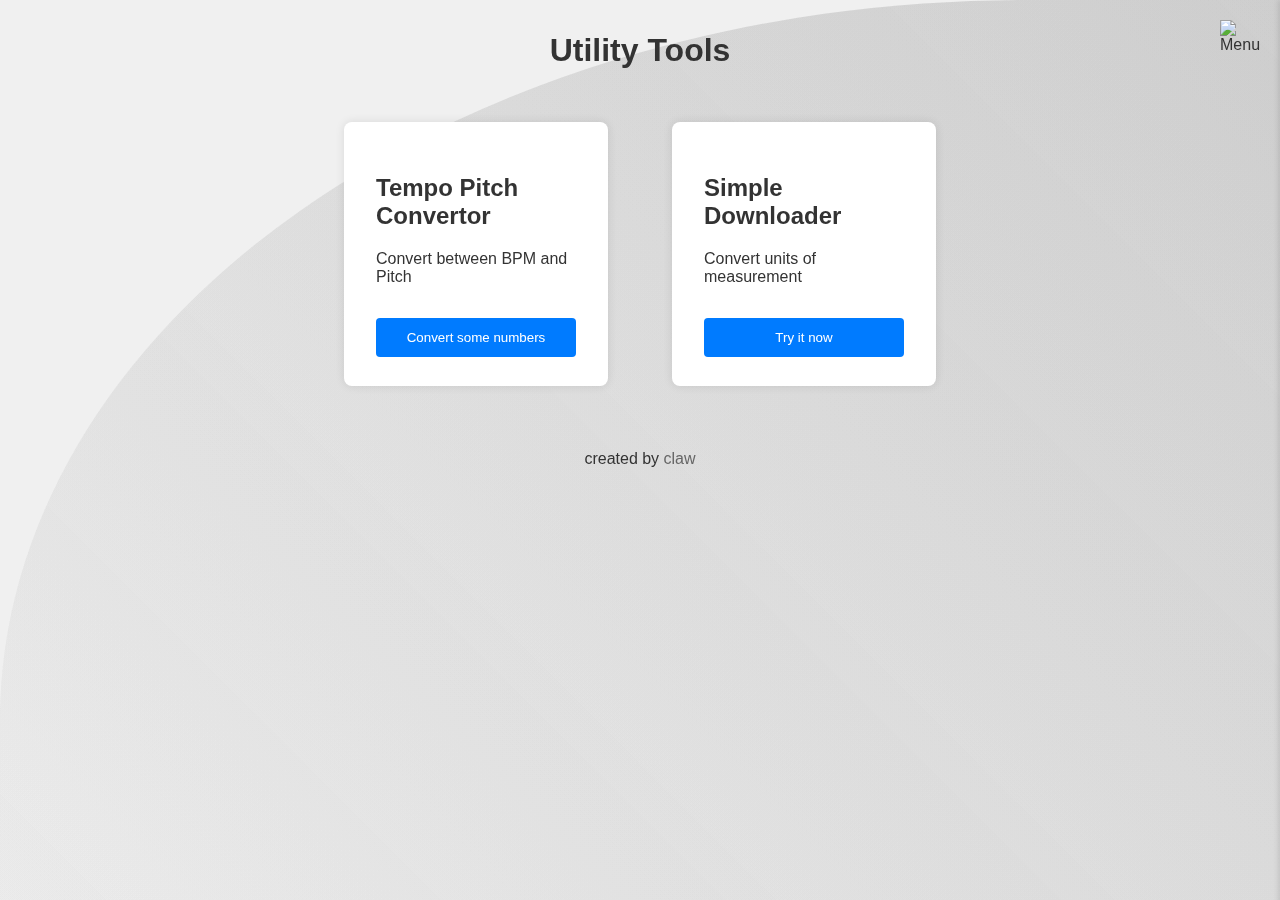
==== public/index.html @ ed73e13d "moved files and created home page" ====
<!DOCTYPE html>
<head>
    <title>Home</title>
    <link rel="stylesheet" type="text/css" href="index.css">
    <link rel="stylesheet" type="text/css" href="themes.css">
</head>

<body>
    <h1>Utility Tools</h1>
    <div class="menu-icon" onclick="toggleMenu()">
        <img src="menu.svg" alt="Menu" id="menu-icon">
    </div>

    <div class="settings-panel">
        <h2>Settings</h2>
        <div class="setting-item">
            <label>Theme:</label>
            <select id="theme-select">
                <option value="light">Light</option>
                <option value="dark">Dark</option>
                <option value="green">Green</option>
                <option value="orange">Orange</option>
                <option value="purple">Purple</option>
                <option value="red">Red</option>
            </select>
        </div>
    </div>

    <div class="container">
        <div class="widget">
            <h2>Tempo Pitch Convertor</h2>
            <p>Convert between BPM and Pitch</p>
            <button onclick="window.location.href='tempo-pitch-calc'">Convert some numbers</button>
        </div>

        <div class="widget">
            <h2>Simple Downloader</h2>
            <p>Convert units of measurement</p>
            <button onclick="window.location.href='download'">Try it now</button>
        </div>
    </div>

    <div class="wave-container">
        <div class="wave"></div>
        <div class="wave wave2"></div>
        <div class="wave wave3"></div>
        <div class="wave wave4"></div>
    </div>

    <div class="footer">
        <p>created by <a href="https://github.com/claw1200">claw</a></p>
    </div>

</body>
<script src="index.js"></script>
</html>
---- public/index.css ----
:root {
    --bg-light: #f0f0f0;
    --widget-bg-light: #ffffff;
    --text-light: #333333;
    --border-light: #cccccc;
    --button-light: #007bff;
    --button-hover-light: #0056b3;    
    --wave-color-light: rgba(255, 255, 255, 0.3);
}

body {
    font-family: Arial, sans-serif;
    margin: 0;
    padding: 0;
    background-color: var(--bg-light);
    color: var(--text-light);
    transition: background-color 0.3s, color 0.3s;
}

h1 {
    text-align: center;
    margin-top: 2rem;
}

.container {
    display: flex;
    justify-content: center;
    align-items: center;
}

.widget {
    max-width: 200px;
    min-width: 200px;
    max-height: 200px;
    min-height: 200px;
    margin: 2rem;
    padding: 2rem;
    border-radius: 8px;
    box-shadow: 0 0 10px rgba(0,0,0,0.1);
    background-color: var(--widget-bg-light);
    transition: background-color 0.3s, box-shadow 0.3s, transform 0.3s;
}

.widget:hover {
    box-shadow: 0 0 20px rgba(0,0,0,0.2);
    transform: scale(1.05);
}

.input-group {
    margin-bottom: 1rem;
}

.extra-inputs-container {
    display: flex;
    justify-content: space-between;
    margin-top: 1rem;
    margin-bottom: 1rem;
}

.extra-inputs-container input {
    width: 48%;
    background-color: var(--widget-bg-light);
}


.extra-inputs-container select {
  width: 100%;
  padding: 0.5rem;
  border-radius: 4px;
  border: 1px solid var(--border-light);
  background-color: var(--widget-bg-light);
  color: var(--text-light);
  transition: border-color 0.3s, background-color 0.3s, color 0.3s;
}


label {
    display: block;
    margin-bottom: 0.5rem;
}

input {
    width: 95%;
    padding: 0.5rem;
    border: 1px solid var(--border-light);
    border-radius: 4px;
    background-color: var(--widget-bg-light);
    color: var(--text-light);
    transition: border-color 0.3s, background-color 0.3s, color 0.3s;
}

button {
    width: 100%;
    padding: 0.75rem;
    background-color: var(--button-light);
    color: white;
    border: none;
    border-radius: 4px;
    cursor: pointer;
    margin-top: 1rem;
    transition: background-color 0.3s;
}

button:disabled {
    filter: grayscale(0.5);
}

button:hover {
    background-color: var(--button-hover-light);
}
.menu-icon {
    position: fixed;
    right: 20px;
    top: 20px;
    width: 40px;
    height: 40px;
    display: flex;  /* Added to properly contain the icon */
    align-items: center;
    justify-content: center;
    z-index: 1000;
    transition: 0.2s ease;
    cursor: pointer;
}

@media (max-width: 500px) {
    .widgetulator {
        position: relative;  /* Add this to make it a positioning context */
    }
    
    .menu-icon {
        position: absolute;  /* Change from fixed to absolute */
        right: 20px;
        top: 40px;
        max-width: 40px;
        z-index: 1000;
        cursor: pointer;
        transition: transform 0.2s ease;
    }
}

.menu-icon img,
.menu-icon svg {
    width: 100%;
    height: 100%;
    object-fit: contain;  /* Maintains aspect ratio */
}
.menu-icon:hover {
    transform: rotate(0deg) scale(1.1);
}

.menu-icon.active {
    transform: rotate(90deg)
}

.menu-icon.active:hover {
    transform: rotate(90deg) scale(1.1);    
}

.settings-panel {
    position: fixed;
    right: -240px;
    top: 0;
    width: 200px;
    height: 100%;
    background-color: #f5f5f5;
    padding: 20px;
    padding-top: 40px;
    box-shadow: -2px 0 5px rgba(0,0,0,0.1);
    transition: 0.3s;
    z-index: 2;
}

.settings-panel.open {
    right: 0;
}

.setting-item {
    margin: 15px 0;
    max-width: 150px;
}

.setting-item select {
    width: 100%;
    padding: 0.5rem;
    border-radius: 4px;
    border: 1px solid var(--border-light);
    background-color: var(--widget-bg-light);
    color: var(--text-light);
    transition: border-color 0.3s, background-color 0.3s, color 0.3s;
}

.setting-item input {
    max-width: 89%;
}

.footer {
    text-align: center;
    margin-top: 2rem;
    z-index: 1;
}

.footer a {
    color: #666;
    text-decoration: none;
    transition: color 0.2s ease;
}

.footer a:hover {
    color: var(--button-hover-light);
}

.progress-bar {
  width: 100%;
  background-color: var(--widget-bg-light);
  border-radius: 4px;
  overflow: hidden;
  margin-top: 1rem;
  transition: background-color 0.3s;
}

.progress {
  height: 1rem;
  background-color: var(--button-light);
  width: 0;
  transition: width 0.3s, background-color 0.3s;
}


.wave-container {
  position: fixed;
  width: 100%;
  height: 100%;
  top: 0;
  left: 0;
  overflow: hidden;
  z-index: -1;
}

.wave {
  position: absolute;
  width: 200%;
  height: 200%;
  background: linear-gradient(
    45deg,
    var(--wave-color-light) 0%,
    var(--wave-color-dark) 100%
  );
  opacity: 0.5;
  border-radius: 40%;
  animation: wave 120s infinite linear;
  transform-origin: 50% 48%;
  bottom: -100%;
}

.wave2 {
  animation: wave 240s infinite linear;
  opacity: 0.3;
}

.wave3 {
  animation: wave 200s infinite linear;
  opacity: 0.2;
}

.wave4 {
  animation: wave 100s infinite linear;
  opacity: 0.1;
}

@keyframes wave {
  from {
    transform: rotate(0deg);
  }
  to {
    transform: rotate(360deg);
  }
}

@media (prefers-color-scheme: dark) {
  .wave {
    background: linear-gradient(
      45deg,
      var(--wave-color-dark) 0%,
      var(--wave-color-light) 100%
    );
  }
}
---- public/themes.css ----
:root {
    /* dark theme */
    --bg-dark: #1a1a1a;
    --widget-bg-dark: #2d2d2d;
    --text-dark: #ffffff;
    --text-button-dark: #ffffff;
    --border-dark: #404040;
    --button-dark: #2196F3;
    --button-hover-dark: #1976D2;
    --wave-color-dark: rgba(0, 0, 0, 0.2);

    /* green theme */
    --bg-green: #131f17;
    --widget-bg-green: #2d2d2d;
    --text-green: #00ff37;
    --text-button-green: #2d2d2d;
    --border-green: #404040;
    --button-green: #1dd144;
    --button-hover-green: #21f34f;
    --wave-color-green: rgba(0, 255, 42, 0.2);

    /* orange theme */
    --bg-orange: #1f1b13;
    --widget-bg-orange: #2d2d2d;
    --text-orange: #ff8c00;
    --text-button-orange: #2d2d2d;
    --border-orange: #404040;
    --button-orange: #ff8c00;
    --button-hover-orange: #ff9f00;
    --wave-color-orange: rgba(255, 140, 0, 0.2);

    /* purple theme */
    --bg-purple: #1a131f;
    --widget-bg-purple: #2d2d2d;
    --text-purple: #d900ff;
    --text-button-purple: #2d2d2d;
    --border-purple: #404040;
    --button-purple: #9c27b0;
    --button-hover-purple: #ab47bc;
    --wave-color-purple: rgba(217, 0, 255, 0.2);

   
    /* red theme */
    --bg-red: #1a131f;
    --widget-bg-red: #2d2d2d;
    --text-red: #ff0000;
    --text-button-red: #2d2d2d;
    --border-red: #404040;
    --button-red: #ff0000;
    --button-hover-red: #ff3333;
    --wave-color-red: rgba(255, 0, 0, 0.2);
}

/* Dark theme */
body.dark-theme {
    background-color: var(--bg-dark);
    color: var(--text-dark);
}

body.dark-theme .widget {
    background-color: var(--widget-bg-dark);
    box-shadow: 0 0 10px rgba(0,0,0,0.3);
}

body.dark-theme input {
    background-color: var(--widget-bg-dark);
    border-color: var(--border-dark);
    color: var(--text-dark);
}

body.dark-theme button {
    background-color: var(--button-dark);
}

body.dark-theme button:hover {
    background-color: var(--button-hover-dark);
}

body.dark-theme .bar {
    background-color: var(--text-dark);
}

body.dark-theme .settings-panel {
    background-color: var(--widget-bg-dark);
    color: var(--text-dark);
}

body.dark-theme .setting-item select {
    background-color: var(--widget-bg-dark);
    border-color: var(--border-dark);
    color: var(--text-dark);
}

body.dark-theme .footer a:hover {
    color: var(--button-hover-dark);
}

body.dark-theme .menu-icon {
    filter: invert(1);
}

body.dark-theme .progress-bar {
    background-color: var(--widget-bg-dark);
}

body.dark-theme .progress {
    background-color: var(--button-dark);
}

body.dark-theme .extra-inputs-container input {
    background-color: var(--widget-bg-dark);
    border-color: var(--border-dark);
    color: var(--text-dark);
}

body.dark-theme .extra-inputs-container select {
    background-color: var(--widget-bg-dark);
    border-color: var(--border-dark);
    color: var(--text-dark);
}


/* Green theme */
body.green-theme {
    background-color: var(--bg-green);
    color: var(--text-green);
}

body.green-theme .widget {
    background-color: var(--widget-bg-green);
    box-shadow: 0 0 10px rgba(0,0,0,0.3);
}

body.green-theme input {
    background-color: var(--widget-bg-green);
    border-color: var(--border-green);
    color: var(--text-green);
}

body.green-theme button {
    background-color: var(--button-green);
}

body.green-theme button:hover {
    background-color: var(--button-hover-green);
}

body.green-theme .bar {
    background-color: var(--text-green);
}

body.green-theme .settings-panel {
    background-color: var(--widget-bg-green);
    color: var(--text-green);
}

body.green-theme .setting-item select {
    background-color: var(--widget-bg-green);
    border-color: var(--border-green);
    color: var(--text-green);
}

body.green-theme .footer a:hover {
    color: var(--button-hover-green);
}

body.green-theme .menu-icon {
    filter: invert(1);
}

body.green-theme .progress-bar {
    background-color: var(--widget-bg-green);
}

body.green-theme .progress {
    background-color: var(--button-green);
}

body.green-theme .extra-inputs-container input {
    background-color: var(--widget-bg-green);
    border-color: var(--border-green);
    color: var(--text-green);
}

body.green-theme .extra-inputs-container select {
    background-color: var(--widget-bg-green);
    border-color: var(--border-green);
    color: var(--text-green);
}



/* Orange theme */
body.orange-theme {
    background-color: var(--bg-orange);
    color: var(--text-orange);
}

body.orange-theme .widget {
    background-color: var(--widget-bg-orange);
    box-shadow: 0 0 10px rgba(0,0,0,0.3);
}

body.orange-theme input {
    background-color: var(--widget-bg-orange);
    border-color: var(--border-orange);
    color: var(--text-orange);
}

body.orange-theme button {
    background-color: var(--button-orange);
}

body.orange-theme button:hover {
    background-color: var(--button-hover-orange);
}

body.orange-theme .bar {
    background-color: var(--text-orange);
}

body.orange-theme .settings-panel {
    background-color: var(--widget-bg-orange);
    color: var(--text-orange);
}

body.orange-theme .setting-item select {
    background-color: var(--widget-bg-orange);
    border-color: var(--border-orange);
    color: var(--text-orange);
}

body.orange-theme .footer a:hover {
    color: var(--button-hover-orange);
}

body.orange-theme .menu-icon {
    filter: invert(1);
}

body.orange-theme .progress-bar {
    background-color: var(--widget-bg-orange);
}

body.orange-theme .progress {
    background-color: var(--button-orange);
}

body.orange-theme .extra-inputs-container input {
    background-color: var(--widget-bg-orange);
    border-color: var(--border-orange);
    color: var(--text-orange);
}

body.orange-theme .extra-inputs-container select {
    background-color: var(--widget-bg-orange);
    border-color: var(--border-orange);
    color: var(--text-orange);
}


/* Purple theme */
body.purple-theme {
    background-color: var(--bg-purple);
    color: var(--text-purple);
}

body.purple-theme .widget {
    background-color: var(--widget-bg-purple);
    box-shadow: 0 0 10px rgba(0,0,0,0.3);
}

body.purple-theme input {
    background-color: var(--widget-bg-purple);
    border-color: var(--border-purple);
    color: var(--text-purple);
}

body.purple-theme button {
    background-color: var(--button-purple);
}

body.purple-theme button:hover {
    background-color: var(--button-hover-purple);
}

body.purple-theme .bar {
    background-color: var(--text-purple);
}

body.purple-theme .settings-panel {
    background-color: var(--widget-bg-purple);
    color: var(--text-purple);
}

body.purple-theme .setting-item select {
    background-color: var(--widget-bg-purple);
    border-color: var(--border-purple);
    color: var(--text-purple);
}

body.purple-theme .footer a:hover {
    color: var(--button-hover-purple);
}

body.purple-theme .menu-icon {
    filter: invert(1);
}

body.purple-theme .progress-bar {
    background-color: var(--widget-bg-purple);
}

body.purple-theme .progress {
    background-color: var(--button-purple);
}

body.purple-theme .extra-inputs-container input {
    background-color: var(--widget-bg-purple);
    border-color: var(--border-purple);
    color: var(--text-purple);
}

body.purple-theme .extra-inputs-container select {
    background-color: var(--widget-bg-purple);
    border-color: var(--border-purple);
    color: var(--text-purple);
}



/* Red theme */

body.red-theme {
    background-color: var(--bg-red);
    color: var(--text-red);
}

body.red-theme .widget {
    background-color: var(--widget-bg-red);
    box-shadow: 0 0 10px rgba(0,0,0,0.3);
}

body.red-theme input {
    background-color: var(--widget-bg-red);
    border-color: var(--border-red);
    color: var(--text-red);
}

body.red-theme button {
    background-color: var(--button-red);
}

body.red-theme button:hover {
    background-color: var(--button-hover-red);
}

body.red-theme .bar {
    background-color: var(--text-red);
}

body.red-theme .settings-panel {
    background-color: var(--widget-bg-red);
    color: var(--text-red);
}

body.red-theme .setting-item select {
    background-color: var(--widget-bg-red);
    border-color: var(--border-red);
    color: var(--text-red);
}

body.red-theme .footer a:hover {
    color: var(--button-hover-red);
}

body.red-theme .menu-icon {
    filter: invert(1);
}

body.red-theme .progress-bar {
    background-color: var(--widget-bg-red);
}

body.red-theme .progress {
    background-color: var(--button-red);
}

body.red-theme .extra-inputs-container input {
    background-color: var(--widget-bg-red);
    border-color: var(--border-red);
    color: var(--text-red);
}

body.red-theme .extra-inputs-container select {
    background-color: var(--widget-bg-red);
    border-color: var(--border-red);
    color: var(--text-red);
}
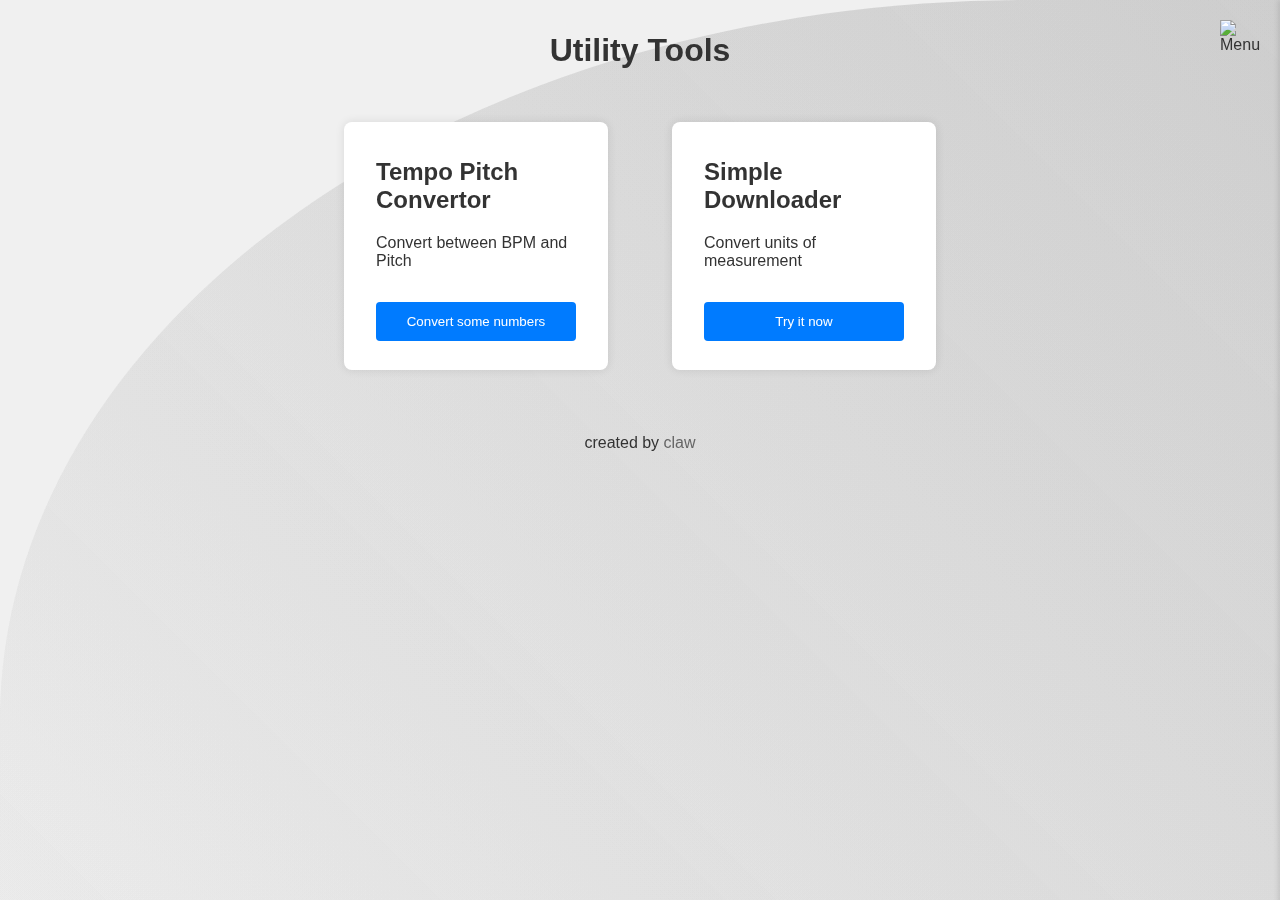
==== commit a3cc07d5: "Tweaked styles" ====
--- a/public/index.html
+++ b/public/index.html
@@ -21,8 +21,12 @@
                 <option value="green">Green</option>
                 <option value="orange">Orange</option>
                 <option value="purple">Purple</option>
-                <option value="red">Red</option>
             </select>
+        </div>
+        <h2>Links</h2>
+        <div class="setting-links">
+            <button onclick="window.location.href='https://discord.gg/racJC3KmRH'">Discord</button>
+            <button onclick="window.location.href='https://github.com/claw1200'">GitHub</button>
         </div>
     </div>
 
--- a/public/index.css
+++ b/public/index.css
@@ -1,13 +1,21 @@
+
 
 :root {
     --bg-light: #f0f0f0;
     --widget-bg-light: #ffffff;
     --text-light: #333333;
+    --text-button-light: #ffffff;
     --border-light: #cccccc;
     --button-light: #007bff;
     --button-hover-light: #0056b3;    
     --wave-color-light: rgba(255, 255, 255, 0.3);
 }
+
+::selection {
+  color: var(--text-light);
+  background: var(--button-light);
+}
+
 
 body {
     font-family: Arial, sans-serif;
@@ -18,6 +26,7 @@
     transition: background-color 0.3s, color 0.3s;
 }
 
+
 h1 {
     text-align: center;
     margin-top: 2rem;
@@ -36,6 +45,7 @@
     min-height: 200px;
     margin: 2rem;
     padding: 2rem;
+    padding-top: 1rem;
     border-radius: 8px;
     box-shadow: 0 0 10px rgba(0,0,0,0.1);
     background-color: var(--widget-bg-light);
@@ -99,7 +109,7 @@
     border-radius: 4px;
     cursor: pointer;
     margin-top: 1rem;
-    transition: background-color 0.3s;
+    transition: background-color 0.3s, color 0.3s;
 }
 
 button:disabled {
@@ -109,6 +119,7 @@
 button:hover {
     background-color: var(--button-hover-light);
 }
+
 .menu-icon {
     position: fixed;
     right: 20px;
@@ -171,6 +182,10 @@
     z-index: 2;
 }
 
+.settings-panel h2 {
+    margin-bottom: 0rem;
+}
+
 .settings-panel.open {
     right: 0;
 }
--- a/public/themes.css
+++ b/public/themes.css
@@ -13,7 +13,7 @@
     --bg-green: #131f17;
     --widget-bg-green: #2d2d2d;
     --text-green: #00ff37;
-    --text-button-green: #2d2d2d;
+    --text-button-green: #000000;
     --border-green: #404040;
     --button-green: #1dd144;
     --button-hover-green: #21f34f;
@@ -23,7 +23,7 @@
     --bg-orange: #1f1b13;
     --widget-bg-orange: #2d2d2d;
     --text-orange: #ff8c00;
-    --text-button-orange: #2d2d2d;
+    --text-button-orange: #000000;
     --border-orange: #404040;
     --button-orange: #ff8c00;
     --button-hover-orange: #ff9f00;
@@ -33,7 +33,7 @@
     --bg-purple: #1a131f;
     --widget-bg-purple: #2d2d2d;
     --text-purple: #d900ff;
-    --text-button-purple: #2d2d2d;
+    --text-button-purple: #000000;
     --border-purple: #404040;
     --button-purple: #9c27b0;
     --button-hover-purple: #ab47bc;
@@ -44,7 +44,7 @@
     --bg-red: #1a131f;
     --widget-bg-red: #2d2d2d;
     --text-red: #ff0000;
-    --text-button-red: #2d2d2d;
+    --text-button-red: #000000;
     --border-red: #404040;
     --button-red: #ff0000;
     --button-hover-red: #ff3333;
@@ -52,6 +52,12 @@
 }
 
 /* Dark theme */
+
+.dark-theme ::selection {
+    color: var(--text-dark);
+    background: var(--button-dark);
+}
+
 body.dark-theme {
     background-color: var(--bg-dark);
     color: var(--text-dark);
@@ -70,6 +76,7 @@
 
 body.dark-theme button {
     background-color: var(--button-dark);
+    color: var(--text-button-dark);
 }
 
 body.dark-theme button:hover {
@@ -121,6 +128,12 @@
 
 
 /* Green theme */
+
+green-theme ::selection {
+    color: var(--text-green);
+    background: var(--button-green);
+}
+
 body.green-theme {
     background-color: var(--bg-green);
     color: var(--text-green);
@@ -139,6 +152,7 @@
 
 body.green-theme button {
     background-color: var(--button-green);
+    color: var(--text-button-green);
 }
 
 body.green-theme button:hover {
@@ -188,9 +202,13 @@
     color: var(--text-green);
 }
 
-
-
 /* Orange theme */
+
+orange-theme ::selection {
+    color: var(--text-orange);
+    background: var(--button-orange);
+}
+
 body.orange-theme {
     background-color: var(--bg-orange);
     color: var(--text-orange);
@@ -209,6 +227,7 @@
 
 body.orange-theme button {
     background-color: var(--button-orange);
+    color: var(--text-button-orange);
 }
 
 body.orange-theme button:hover {
@@ -258,8 +277,13 @@
     color: var(--text-orange);
 }
 
-
 /* Purple theme */
+
+purple-theme ::selection {
+    color: var(--text-purple);
+    background: var(--button-purple);
+}
+
 body.purple-theme {
     background-color: var(--bg-purple);
     color: var(--text-purple);
@@ -278,6 +302,7 @@
 
 body.purple-theme button {
     background-color: var(--button-purple);
+    color: var(--text-button-purple);
 }
 
 body.purple-theme button:hover {
@@ -327,9 +352,12 @@
     color: var(--text-purple);
 }
 
-
-
 /* Red theme */
+
+red-theme ::selection {
+    color: var(--text-red);
+    background: var(--button-red);
+}
 
 body.red-theme {
     background-color: var(--bg-red);
@@ -349,6 +377,7 @@
 
 body.red-theme button {
     background-color: var(--button-red);
+    color: var(--text-button-red);
 }
 
 body.red-theme button:hover {
@@ -397,8 +426,3 @@
     border-color: var(--border-red);
     color: var(--text-red);
 }
-
-
-
-
-
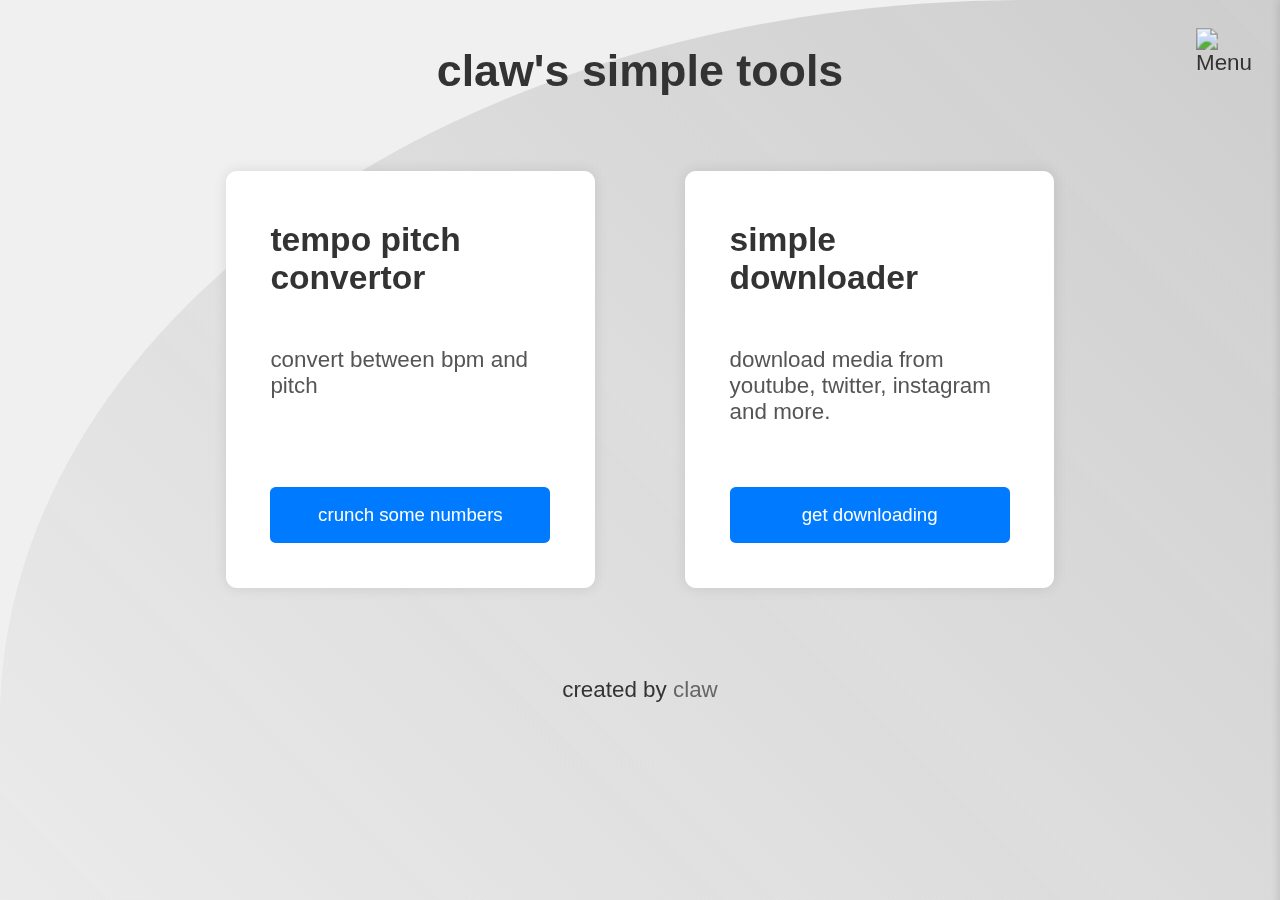
==== commit 91f4dbbb: "new download option and all lowercase" ====
--- a/public/index.html
+++ b/public/index.html
@@ -1,46 +1,46 @@
 <!DOCTYPE html>
 <head>
-    <title>Home</title>
+    <title>utility tools home</title>
     <link rel="stylesheet" type="text/css" href="index.css">
     <link rel="stylesheet" type="text/css" href="themes.css">
 </head>
 
 <body>
-    <h1>Utility Tools</h1>
+    <h1>claw's simple tools</h1>
     <div class="menu-icon" onclick="toggleMenu()">
         <img src="menu.svg" alt="Menu" id="menu-icon">
     </div>
 
     <div class="settings-panel">
-        <h2>Settings</h2>
+        <h2>settings</h2>
         <div class="setting-item">
-            <label>Theme:</label>
+            <label>theme:</label>
             <select id="theme-select">
-                <option value="light">Light</option>
-                <option value="dark">Dark</option>
-                <option value="green">Green</option>
-                <option value="orange">Orange</option>
-                <option value="purple">Purple</option>
+                <option value="light">light</option>
+                <option value="dark">dark</option>
+                <option value="green">green</option>
+                <option value="orange">orange</option>
+                <option value="purple">purple</option>
             </select>
         </div>
         <h2>Links</h2>
         <div class="setting-links">
-            <button onclick="window.location.href='https://discord.gg/racJC3KmRH'">Discord</button>
-            <button onclick="window.location.href='https://github.com/claw1200'">GitHub</button>
+            <button onclick="window.location.href='https://discord.gg/racJC3KmRH'">discord</button>
+            <button onclick="window.location.href='https://github.com/claw1200'">github</button>
         </div>
     </div>
 
     <div class="container">
         <div class="widget">
-            <h2>Tempo Pitch Convertor</h2>
-            <p>Convert between BPM and Pitch</p>
-            <button onclick="window.location.href='tempo-pitch-calc'">Convert some numbers</button>
+            <h2>tempo pitch convertor</h2>
+            <p>convert between bpm and pitch</p>
+            <button onclick="window.location.href='tempo-pitch-calc'">crunch some numbers</button>
         </div>
 
         <div class="widget">
-            <h2>Simple Downloader</h2>
-            <p>Convert units of measurement</p>
-            <button onclick="window.location.href='download'">Try it now</button>
+            <h2>simple downloader</h2>
+            <p>download media from youtube, twitter, instagram and more.</p>
+            <button onclick="window.location.href='download'">get downloading</button>
         </div>
     </div>
 
--- a/public/index.css
+++ b/public/index.css
@@ -4,6 +4,7 @@
     --bg-light: #f0f0f0;
     --widget-bg-light: #ffffff;
     --text-light: #333333;
+    --text-secondary-light: #555555;
     --text-button-light: #ffffff;
     --border-light: #cccccc;
     --button-light: #007bff;
@@ -21,11 +22,15 @@
     font-family: Arial, sans-serif;
     margin: 0;
     padding: 0;
-    background-color: var(--bg-light);
+    background-color: black;
     color: var(--text-light);
     transition: background-color 0.3s, color 0.3s;
-}
-
+    zoom: 1.4;
+}
+
+body.loaded {
+    background-color: var(--bg-light);
+}
 
 h1 {
     text-align: center;
@@ -39,10 +44,10 @@
 }
 
 .widget {
-    max-width: 200px;
-    min-width: 200px;
-    max-height: 200px;
-    min-height: 200px;
+    display: flex;
+    flex-direction: column;
+    width: 200px;
+    height: 250px;
     margin: 2rem;
     padding: 2rem;
     padding-top: 1rem;
@@ -52,6 +57,21 @@
     transition: background-color 0.3s, box-shadow 0.3s, transform 0.3s;
 }
 
+.widget.loaded {
+   background-color: var(--widget-bg-light);
+}
+
+.widget button {
+  width: 100%;
+  margin-top: auto;
+  margin-bottom: 0;
+}
+
+.widget p{
+  color: var(--text-secondary-light);
+  transition: color 0.3s;
+}
+
 .widget:hover {
     box-shadow: 0 0 20px rgba(0,0,0,0.2);
     transform: scale(1.05);
@@ -81,6 +101,7 @@
   border: 1px solid var(--border-light);
   background-color: var(--widget-bg-light);
   color: var(--text-light);
+  outline-style: none;
   transition: border-color 0.3s, background-color 0.3s, color 0.3s;
 }
 
@@ -202,6 +223,7 @@
     border: 1px solid var(--border-light);
     background-color: var(--widget-bg-light);
     color: var(--text-light);
+    outline-style: none;
     transition: border-color 0.3s, background-color 0.3s, color 0.3s;
 }
 
--- a/public/themes.css
+++ b/public/themes.css
@@ -3,6 +3,7 @@
     --bg-dark: #1a1a1a;
     --widget-bg-dark: #2d2d2d;
     --text-dark: #ffffff;
+    --text-secondary-dark: #dddddd;
     --text-button-dark: #ffffff;
     --border-dark: #404040;
     --button-dark: #2196F3;
@@ -13,6 +14,7 @@
     --bg-green: #131f17;
     --widget-bg-green: #2d2d2d;
     --text-green: #00ff37;
+    --text-secondary-green: #00dd30;
     --text-button-green: #000000;
     --border-green: #404040;
     --button-green: #1dd144;
@@ -23,6 +25,7 @@
     --bg-orange: #1f1b13;
     --widget-bg-orange: #2d2d2d;
     --text-orange: #ff8c00;
+    --text-secondary-orange: #d18100;
     --text-button-orange: #000000;
     --border-orange: #404040;
     --button-orange: #ff8c00;
@@ -33,6 +36,7 @@
     --bg-purple: #1a131f;
     --widget-bg-purple: #2d2d2d;
     --text-purple: #d900ff;
+    --text-secondary-purple: #b800e0;
     --text-button-purple: #000000;
     --border-purple: #404040;
     --button-purple: #9c27b0;
@@ -44,6 +48,7 @@
     --bg-red: #1a131f;
     --widget-bg-red: #2d2d2d;
     --text-red: #ff0000;
+    --text-secondary-red: #ee0000;
     --text-button-red: #000000;
     --border-red: #404040;
     --button-red: #ff0000;
@@ -68,6 +73,10 @@
     box-shadow: 0 0 10px rgba(0,0,0,0.3);
 }
 
+body.dark-theme .widget p{
+    color: var(--text-secondary-dark);
+}
+
 body.dark-theme input {
     background-color: var(--widget-bg-dark);
     border-color: var(--border-dark);
@@ -144,6 +153,10 @@
     box-shadow: 0 0 10px rgba(0,0,0,0.3);
 }
 
+body.green-theme .widget p{
+    color: var(--text-secondary-green);
+}
+
 body.green-theme input {
     background-color: var(--widget-bg-green);
     border-color: var(--border-green);
@@ -219,6 +232,10 @@
     box-shadow: 0 0 10px rgba(0,0,0,0.3);
 }
 
+body.orange-theme .widget p{
+    color: var(--text-secondary-orange);
+}
+
 body.orange-theme input {
     background-color: var(--widget-bg-orange);
     border-color: var(--border-orange);
@@ -294,6 +311,10 @@
     box-shadow: 0 0 10px rgba(0,0,0,0.3);
 }
 
+body.purple-theme .widget p{
+    color: var(--text-secondary-purple);
+}
+
 body.purple-theme input {
     background-color: var(--widget-bg-purple);
     border-color: var(--border-purple);
@@ -369,6 +390,10 @@
     box-shadow: 0 0 10px rgba(0,0,0,0.3);
 }
 
+body.red-theme .widget p{
+    color: var(--text-secondary-red);
+}
+
 body.red-theme input {
     background-color: var(--widget-bg-red);
     border-color: var(--border-red);
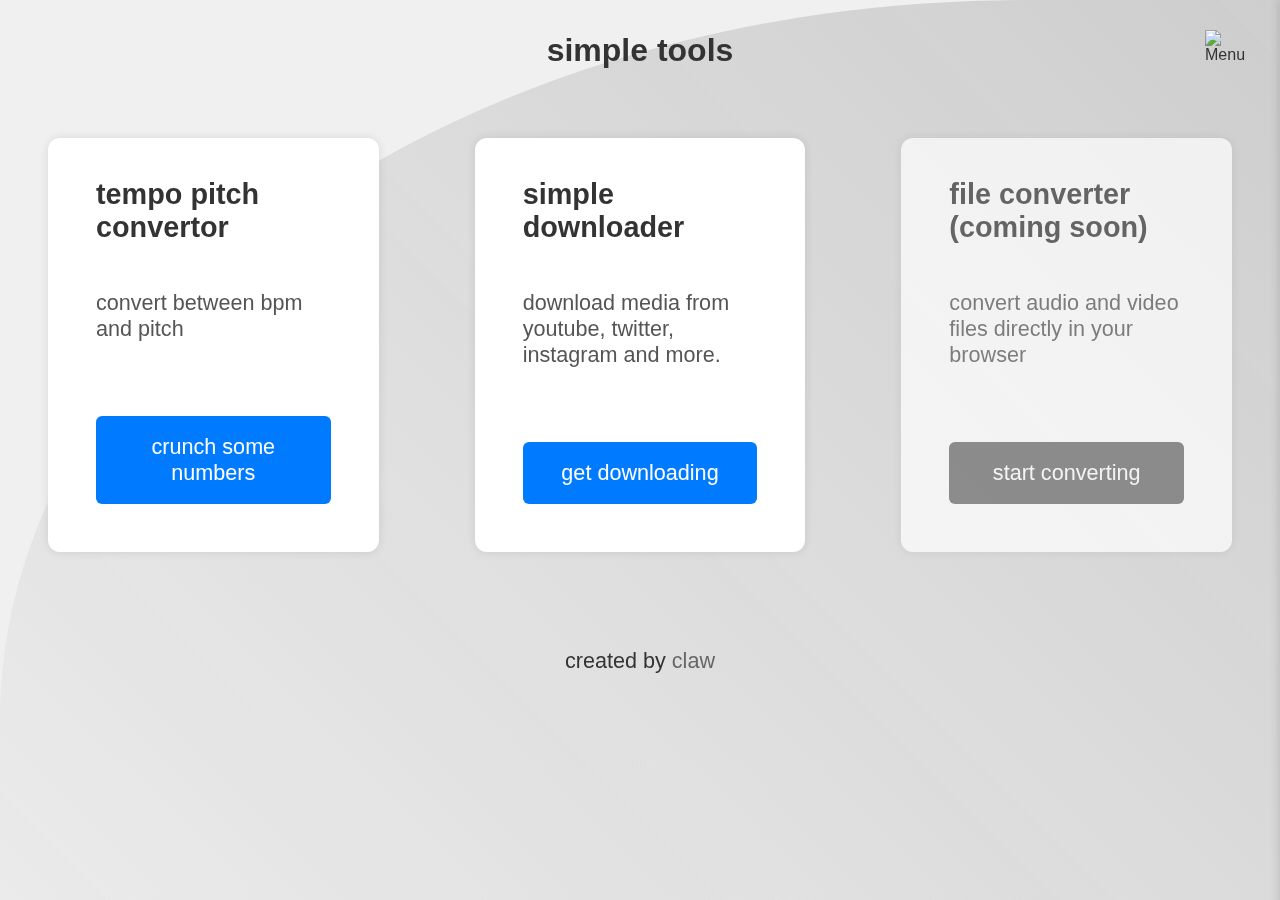
==== commit c6c223a6: "resized UI and improved downloading" ====
--- a/public/index.html
+++ b/public/index.html
@@ -3,18 +3,30 @@
     <title>utility tools home</title>
     <link rel="stylesheet" type="text/css" href="index.css">
     <link rel="stylesheet" type="text/css" href="themes.css">
+    <meta name="viewport" content="width=device-width, initial-scale=1.0">
+    <meta name="description" content="A collection of simple utility tools.">
+    <meta name="keywords" content="utility, downloader, convert, video download, web, app, application, online, free, open source, github, claw">
+    <meta name="author" content="claw">
+    <meta property="og:title" content="Utility Tools">
+    <meta property="og:description" content="A collection of simple utility tools.">
+    <meta property="og:type" content="website">
+    <meta property="og:site_name" content="Utility Tools">
+    <meta name="twitter:card" content="summary">
+    <meta name="twitter:title" content="Utility Tools">
+    <meta name="twitter:description" content="A collection of simple utility tools.">
+
 </head>
 
 <body>
-    <h1>claw's simple tools</h1>
+    <h1>simple tools</h1>
     <div class="menu-icon" onclick="toggleMenu()">
         <img src="menu.svg" alt="Menu" id="menu-icon">
     </div>
 
     <div class="settings-panel">
-        <h2>settings</h2>
+        <h2>settings ⚙️</h2>
         <div class="setting-item">
-            <label>theme:</label>
+            <label>theme</label>
             <select id="theme-select">
                 <option value="light">light</option>
                 <option value="dark">dark</option>
@@ -31,16 +43,22 @@
     </div>
 
     <div class="container">
-        <div class="widget">
+        <div class="widget" onclick="window.location.href='tempo-pitch-calc'">
             <h2>tempo pitch convertor</h2>
             <p>convert between bpm and pitch</p>
-            <button onclick="window.location.href='tempo-pitch-calc'">crunch some numbers</button>
+            <button>crunch some numbers</button>
         </div>
 
-        <div class="widget">
+        <div class="widget" onclick="window.location.href='download'">
             <h2>simple downloader</h2>
             <p>download media from youtube, twitter, instagram and more.</p>
-            <button onclick="window.location.href='download'">get downloading</button>
+            <button>get downloading</button>
+        </div>
+
+        <div class="widget widget-disabled" onclick="window.location.href='404'">
+            <h2>file converter (coming soon)</h2>
+            <p>convert audio and video files directly in your browser</p>
+            <button>start converting</button>
         </div>
     </div>
 
--- a/public/index.css
+++ b/public/index.css
@@ -1,5 +1,3 @@
-
-
 :root {
     --bg-light: #f0f0f0;
     --widget-bg-light: #ffffff;
@@ -12,29 +10,30 @@
     --wave-color-light: rgba(255, 255, 255, 0.3);
 }
 
-::selection {
+body {
+  font-family: Arial, sans-serif;
+  margin: 0;
+  padding: 0;
+  background-color: black;
   color: var(--text-light);
-  background: var(--button-light);
-}
-
-
-body {
-    font-family: Arial, sans-serif;
-    margin: 0;
-    padding: 0;
-    background-color: black;
-    color: var(--text-light);
-    transition: background-color 0.3s, color 0.3s;
-    zoom: 1.4;
+  transition: background-color 0.3s, color 0.3s;
 }
 
 body.loaded {
-    background-color: var(--bg-light);
+  background-color: var(--bg-light);
 }
 
 h1 {
     text-align: center;
     margin-top: 2rem;
+}
+
+h2 {
+  font-size: 1.8rem;
+}
+
+p {
+  font-size: 1.35rem;
 }
 
 .container {
@@ -45,18 +44,24 @@
 
 .widget {
     display: flex;
-    flex-direction: column;
-    width: 200px;
-    height: 250px;
-    margin: 2rem;
-    padding: 2rem;
+    flex-direction: column; 
+    width: 300px;
+    height: 350px;
+    margin: 3rem;
+    padding: 3rem;
     padding-top: 1rem;
-    border-radius: 8px;
+    border-radius: 12px;
     box-shadow: 0 0 10px rgba(0,0,0,0.1);
     background-color: var(--widget-bg-light);
     transition: background-color 0.3s, box-shadow 0.3s, transform 0.3s;
 }
 
+.widget-disabled {
+    filter: grayscale(100%) opacity(0.7);
+    cursor: not-allowed;
+    pointer-events: none;
+}
+
 .widget.loaded {
    background-color: var(--widget-bg-light);
 }
@@ -77,9 +82,11 @@
     transform: scale(1.05);
 }
 
+
 .input-group {
-    margin-bottom: 1rem;
-}
+  margin-bottom: 1.5rem;
+}
+
 
 .extra-inputs-container {
     display: flex;
@@ -88,57 +95,74 @@
     margin-bottom: 1rem;
 }
 
-.extra-inputs-container input {
-    width: 48%;
-    background-color: var(--widget-bg-light);
-}
-
-
-.extra-inputs-container select {
-  width: 100%;
-  padding: 0.5rem;
-  border-radius: 4px;
+
+.extra-inputs-container {
+  display: flex;
+  flex-wrap: wrap;
+  gap: 0.75rem;
+  margin-top: 1.5rem;
+  margin-bottom: 1.5rem;
+}
+
+.extra-input {
+  flex: 1;
+  min-width: 180px;
+}
+
+.extra-input label {
+  margin-bottom: 0.375rem;
+  font-size: 1.35rem;
+}
+
+.extra-input select {
+  width: 100%;
+  padding: 0.75rem;
+  border-radius: 6px;
   border: 1px solid var(--border-light);
   background-color: var(--widget-bg-light);
   color: var(--text-light);
   outline-style: none;
+  transition: border-color 0.3s, background-color 0.3s, color 0.3s, filter 0.3s;
+  font-size: 1.2rem;
+}
+
+
+label {
+  display: block;
+  margin-bottom: 0.75rem;
+  font-size: 1.35rem;
+}
+
+input {
+  width: 95%;
+  padding: 0.75rem;
+  border: 1px solid var(--border-light);
+  border-radius: 6px;
+  background-color: var(--widget-bg-light);
+  color: var(--text-light);
   transition: border-color 0.3s, background-color 0.3s, color 0.3s;
-}
-
-
-label {
-    display: block;
-    margin-bottom: 0.5rem;
-}
-
-input {
-    width: 95%;
-    padding: 0.5rem;
-    border: 1px solid var(--border-light);
-    border-radius: 4px;
-    background-color: var(--widget-bg-light);
-    color: var(--text-light);
-    transition: border-color 0.3s, background-color 0.3s, color 0.3s;
+  font-size: 1.2rem;
 }
 
 button {
-    width: 100%;
-    padding: 0.75rem;
-    background-color: var(--button-light);
-    color: white;
-    border: none;
-    border-radius: 4px;
-    cursor: pointer;
-    margin-top: 1rem;
-    transition: background-color 0.3s, color 0.3s;
+  width: 100%;
+  padding: 1.125rem;
+  background-color: var(--button-light);
+  color: white;
+  border: none;
+  border-radius: 6px;
+  cursor: pointer;
+  margin-top: 1.5rem;
+  transition: background-color 0.3s, color 0.3s;
+  font-size: 1.35rem;
 }
 
 button:disabled {
-    filter: grayscale(0.5);
+  filter: grayscale(0.5);
 }
 
 button:hover {
-    background-color: var(--button-hover-light);
+  background-color: var(--button-hover-light);
 }
 
 .menu-icon {
@@ -155,114 +179,104 @@
     cursor: pointer;
 }
 
-@media (max-width: 500px) {
-    .widgetulator {
-        position: relative;  /* Add this to make it a positioning context */
-    }
-    
-    .menu-icon {
-        position: absolute;  /* Change from fixed to absolute */
-        right: 20px;
-        top: 40px;
-        max-width: 40px;
-        z-index: 1000;
-        cursor: pointer;
-        transition: transform 0.2s ease;
-    }
+.menu-icon {
+  position: fixed;
+  right: 30px;
+  top: 30px;
+  width: 45px;
+  height: 45px;
+  display: flex;
+  align-items: center;
+  justify-content: center;
+  z-index: 1000;
+  transition: transform 0.2s ease;
+  cursor: pointer;
 }
 
 .menu-icon img,
 .menu-icon svg {
-    width: 100%;
-    height: 100%;
-    object-fit: contain;  /* Maintains aspect ratio */
-}
+  width: 100%;
+  height: 100%;
+  object-fit: contain;
+}
+
 .menu-icon:hover {
-    transform: rotate(0deg) scale(1.1);
+  transform: rotate(0deg) scale(1.1);
 }
 
 .menu-icon.active {
-    transform: rotate(90deg)
+  transform: rotate(90deg);
 }
 
 .menu-icon.active:hover {
-    transform: rotate(90deg) scale(1.1);    
+  transform: rotate(90deg) scale(1.1);
 }
 
 .settings-panel {
-    position: fixed;
-    right: -240px;
-    top: 0;
-    width: 200px;
-    height: 100%;
-    background-color: #f5f5f5;
-    padding: 20px;
-    padding-top: 40px;
-    box-shadow: -2px 0 5px rgba(0,0,0,0.1);
-    transition: 0.3s;
-    z-index: 2;
+  position: fixed;
+  right: -360px;
+  top: 0;
+  width: 300px;
+  height: 100%;
+  background-color: #f5f5f5;
+  padding: 30px;
+  padding-top: 60px;
+  box-shadow: -3px 0 7.5px rgba(0,0,0,0.1);
+  transition: 0.3s;
+  z-index: 2;
 }
 
 .settings-panel h2 {
-    margin-bottom: 0rem;
+  margin-bottom: 0rem;
+  font-size: 1.8rem;
 }
 
 .settings-panel.open {
-    right: 0;
+  right: 0;
 }
 
 .setting-item {
-    margin: 15px 0;
-    max-width: 150px;
+  margin: 22.5px 0;
+  max-width: 225px;
 }
 
 .setting-item select {
-    width: 100%;
-    padding: 0.5rem;
-    border-radius: 4px;
-    border: 1px solid var(--border-light);
-    background-color: var(--widget-bg-light);
-    color: var(--text-light);
-    outline-style: none;
-    transition: border-color 0.3s, background-color 0.3s, color 0.3s;
+  width: 100%;
+  padding: 0.75rem;
+  border-radius: 6px;
+  border: 1px solid var(--border-light);
+  background-color: var(--widget-bg-light);
+  color: var(--text-light);
+  outline-style: none;
+  transition: border-color 0.3s, background-color 0.3s, color 0.3s;
+  font-size: 1.2rem;
 }
 
 .setting-item input {
-    max-width: 89%;
+  max-width: 89%;
 }
 
 .footer {
-    text-align: center;
-    margin-top: 2rem;
-    z-index: 1;
+  text-align: center;
+  margin-top: 3rem;
+  z-index: 1;
+}
+
+.footer p {
+  font-size: 1.35rem;
+  margin: 0.75rem 0;
 }
 
 .footer a {
-    color: #666;
-    text-decoration: none;
-    transition: color 0.2s ease;
+  color: #666;
+  text-decoration: none;
+  transition: color 0.2s ease;
+  font-size: 1.35rem;
 }
 
 .footer a:hover {
-    color: var(--button-hover-light);
-}
-
-.progress-bar {
-  width: 100%;
-  background-color: var(--widget-bg-light);
-  border-radius: 4px;
-  overflow: hidden;
-  margin-top: 1rem;
-  transition: background-color 0.3s;
-}
-
-.progress {
-  height: 1rem;
-  background-color: var(--button-light);
-  width: 0;
-  transition: width 0.3s, background-color 0.3s;
-}
-
+  color: var(--button-hover-light);
+}
 
 .wave-container {
   position: fixed;
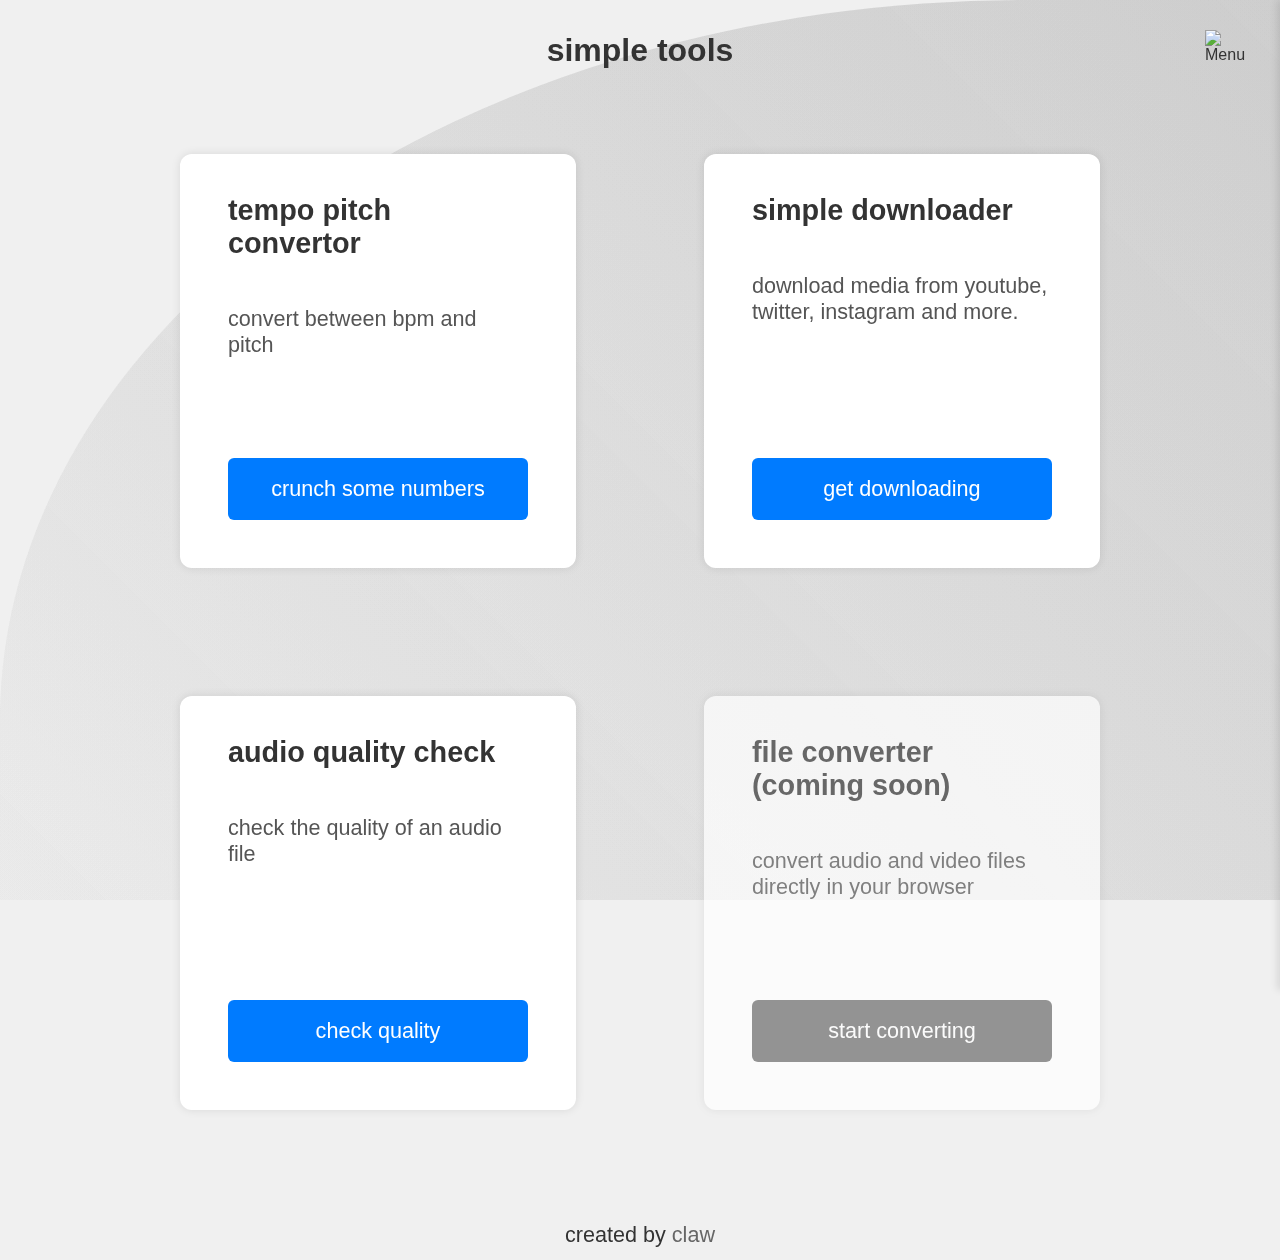
==== commit c8fd2561: "added page widget" ====
--- a/public/index.html
+++ b/public/index.html
@@ -55,6 +55,12 @@
             <button>get downloading</button>
         </div>
 
+        <div class="widget" onclick="window.location.href='audio-quality-check'">
+            <h2>audio quality check</h2>
+            <p>check the quality of an audio file</p>
+            <button>check quality</button>
+        </div>
+
         <div class="widget widget-disabled" onclick="window.location.href='404'">
             <h2>file converter (coming soon)</h2>
             <p>convert audio and video files directly in your browser</p>
--- a/public/index.css
+++ b/public/index.css
@@ -40,6 +40,10 @@
     display: flex;
     justify-content: center;
     align-items: center;
+    flex-wrap: wrap;
+    gap: 2rem;
+    padding: 1rem;
+    margin: 0 auto;
 }
 
 .widget {
@@ -82,49 +86,6 @@
     transform: scale(1.05);
 }
 
-
-.input-group {
-  margin-bottom: 1.5rem;
-}
-
-
-.extra-inputs-container {
-    display: flex;
-    justify-content: space-between;
-    margin-top: 1rem;
-    margin-bottom: 1rem;
-}
-
-
-.extra-inputs-container {
-  display: flex;
-  flex-wrap: wrap;
-  gap: 0.75rem;
-  margin-top: 1.5rem;
-  margin-bottom: 1.5rem;
-}
-
-.extra-input {
-  flex: 1;
-  min-width: 180px;
-}
-
-.extra-input label {
-  margin-bottom: 0.375rem;
-  font-size: 1.35rem;
-}
-
-.extra-input select {
-  width: 100%;
-  padding: 0.75rem;
-  border-radius: 6px;
-  border: 1px solid var(--border-light);
-  background-color: var(--widget-bg-light);
-  color: var(--text-light);
-  outline-style: none;
-  transition: border-color 0.3s, background-color 0.3s, color 0.3s, filter 0.3s;
-  font-size: 1.2rem;
-}
 
 
 label {
@@ -336,4 +297,103 @@
       var(--wave-color-light) 100%
     );
   }
+}
+
+
+/* Mobile styles - must come after base styles to override them */
+@media (max-width: 500px) {
+  .container {
+    flex-direction: column;
+    padding: 0.5rem;
+    gap: 1rem;
+  }
+
+  .widget {
+    width: 90%;
+    height: auto;
+    min-height: 300px;
+    margin: 0.5rem auto;
+    padding: 1.5rem;
+  }
+
+  .widget:hover {
+    box-shadow: none;
+    transform: none;
+  }
+
+  label {
+      margin-bottom: 0.5rem;
+      font-size: 0.9rem;
+  }
+
+  input {
+      width: 95%;
+      padding: 0.5rem;
+      border-radius: 4px;
+      font-size: 0.9rem;
+  }
+
+  button {
+      width: 100%;
+      height: 3.5rem;
+      padding: 0.75rem;
+      border-radius: 4px;
+      margin-top: 1rem;
+      font-size: 0.9rem;
+  }
+
+  .menu-icon {
+      position: absolute;
+      right: 20px;
+      top: 40px;
+      width: 40px;
+      height: 40px;
+  }
+
+  .menu-icon img,
+  .menu-icon svg {
+      width: 100%;
+      height: 100%;
+      object-fit: contain;
+  }
+
+  .settings-panel {
+      right: -240px;
+      width: 200px;
+      padding: 20px;
+      padding-top: 40px;
+      box-shadow: -2px 0 5px rgba(0,0,0,0.1);
+  }
+
+  .settings-panel h2 {
+      font-size: 1.2rem;
+      margin-bottom: 0rem;
+  }
+
+  .setting-item {
+      margin: 15px 0;
+      max-width: 150px;
+  }
+
+  .setting-item select {
+      padding: 0.5rem;
+      border-radius: 4px;
+      font-size: 0.9rem;
+  }
+
+  .footer {
+      margin-top: 2rem;
+  }
+
+  .footer p, .footer a {
+      font-size: 0.9rem;
+      margin: 0.5rem 0;
+  }
+
+
+  h1 {
+      font-size: 1.5rem;
+      margin-bottom: 1rem;
+  }
+
 }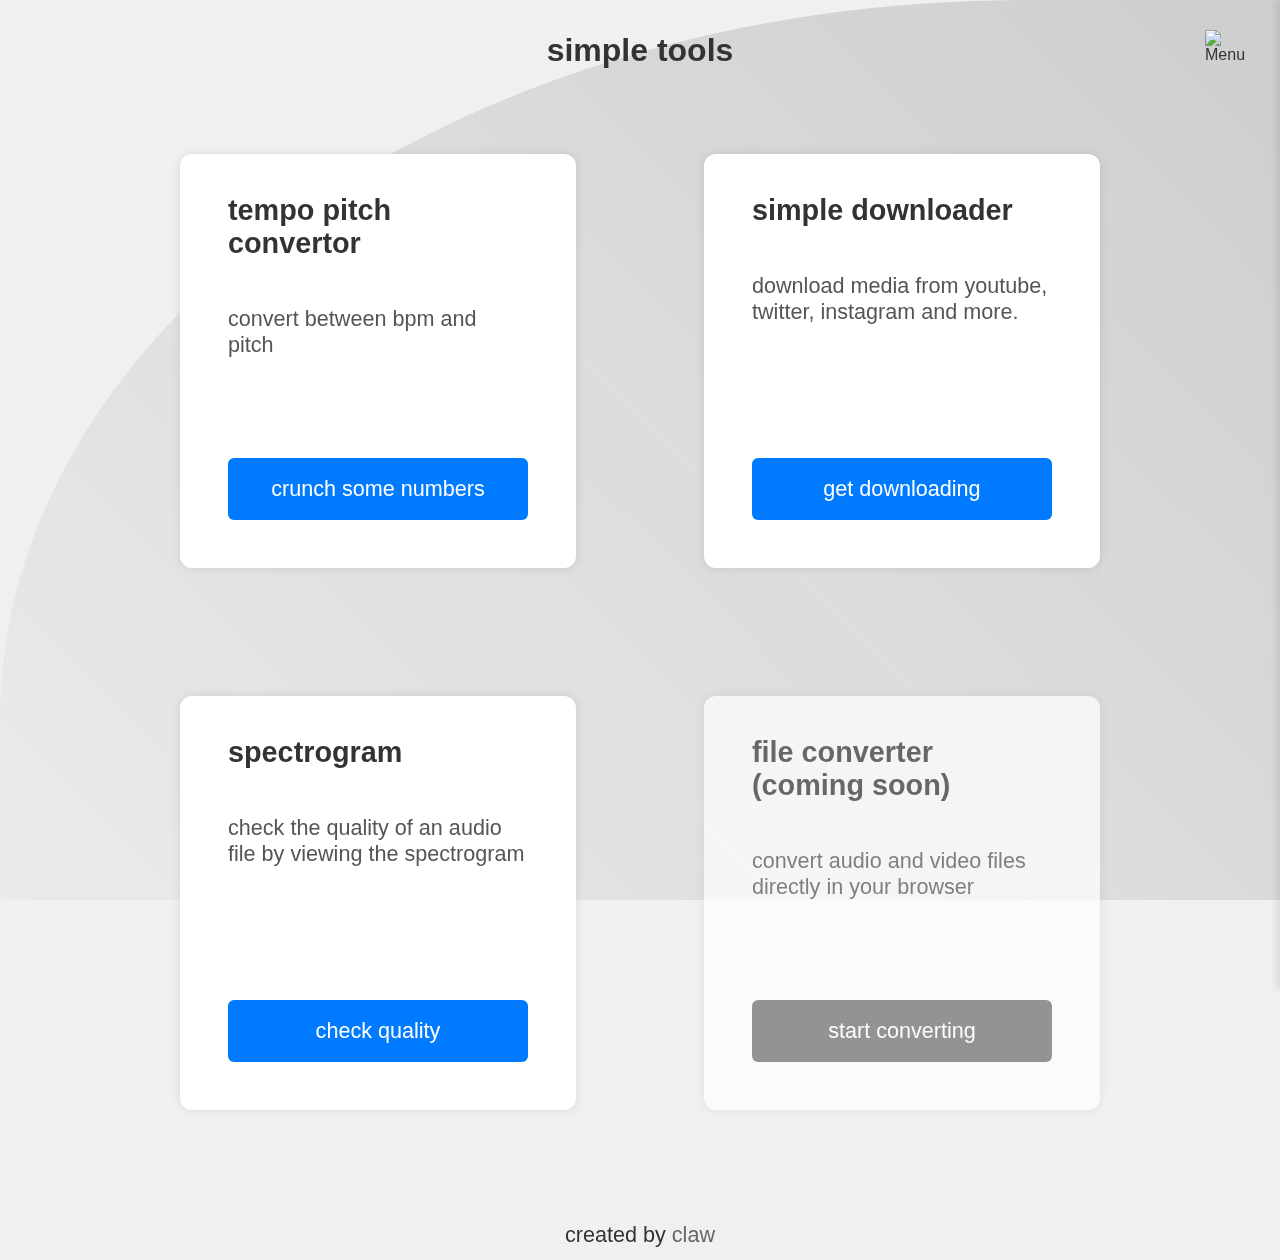
==== commit 2944c4f7: "renamed to spectrogram" ====
--- a/public/index.html
+++ b/public/index.html
@@ -55,9 +55,9 @@
             <button>get downloading</button>
         </div>
 
-        <div class="widget" onclick="window.location.href='audio-quality-check'">
-            <h2>audio quality check</h2>
-            <p>check the quality of an audio file</p>
+        <div class="widget" onclick="window.location.href='spectrogram'">
+            <h2>spectrogram</h2>
+            <p>check the quality of an audio file by viewing the spectrogram</p>
             <button>check quality</button>
         </div>
 
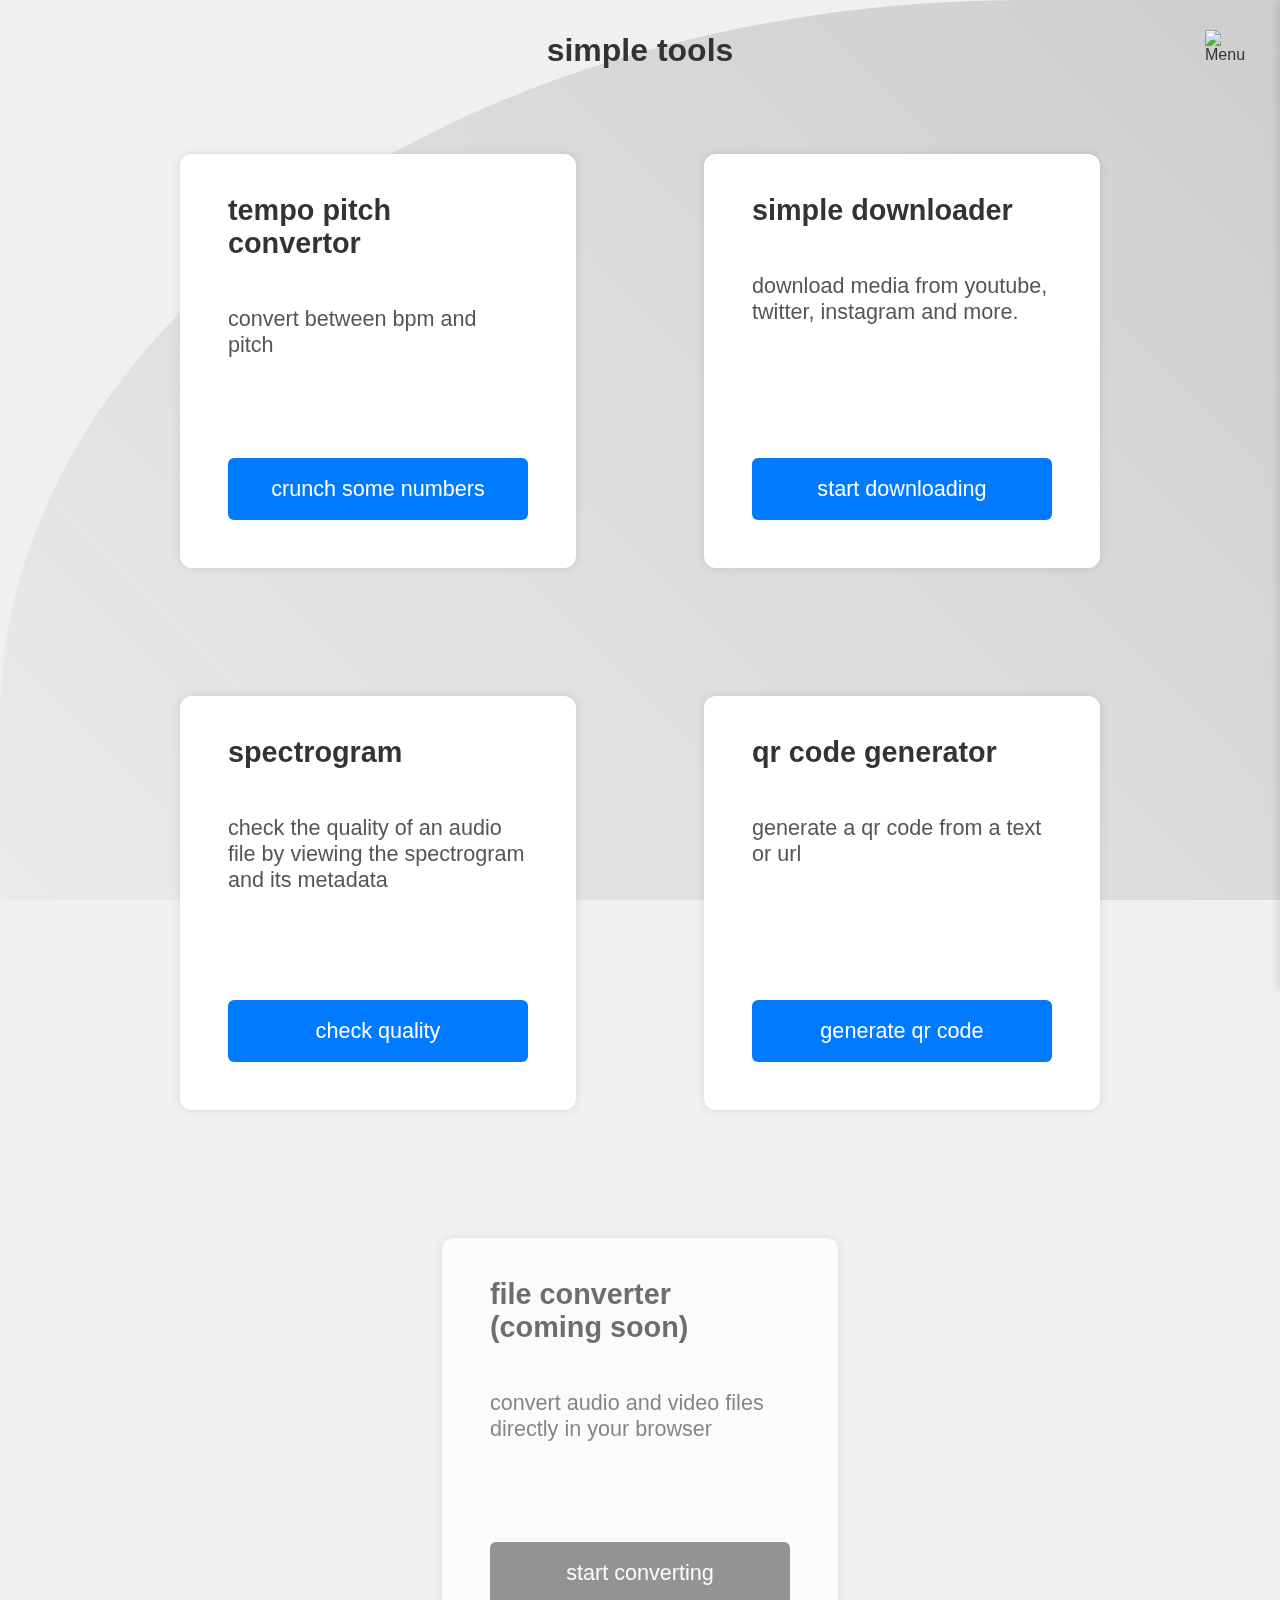
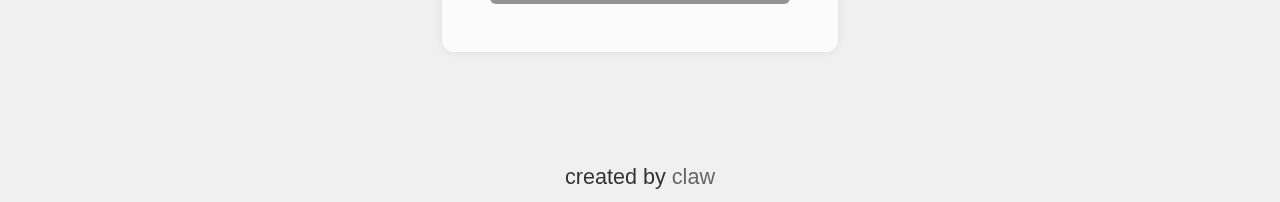
==== commit 3bda6972: "added qr code button" ====
--- a/public/index.html
+++ b/public/index.html
@@ -52,13 +52,19 @@
         <div class="widget" onclick="window.location.href='download'">
             <h2>simple downloader</h2>
             <p>download media from youtube, twitter, instagram and more.</p>
-            <button>get downloading</button>
+            <button>start downloading</button>
         </div>
 
         <div class="widget" onclick="window.location.href='spectrogram'">
             <h2>spectrogram</h2>
-            <p>check the quality of an audio file by viewing the spectrogram</p>
+            <p>check the quality of an audio file by viewing the spectrogram and its metadata</p>
             <button>check quality</button>
+        </div>
+
+        <div class="widget" onclick="window.location.href='qr-code'">
+            <h2>qr code generator</h2>
+            <p>generate a qr code from a text or url</p>
+            <button>generate qr code</button>
         </div>
 
         <div class="widget widget-disabled" onclick="window.location.href='404'">
